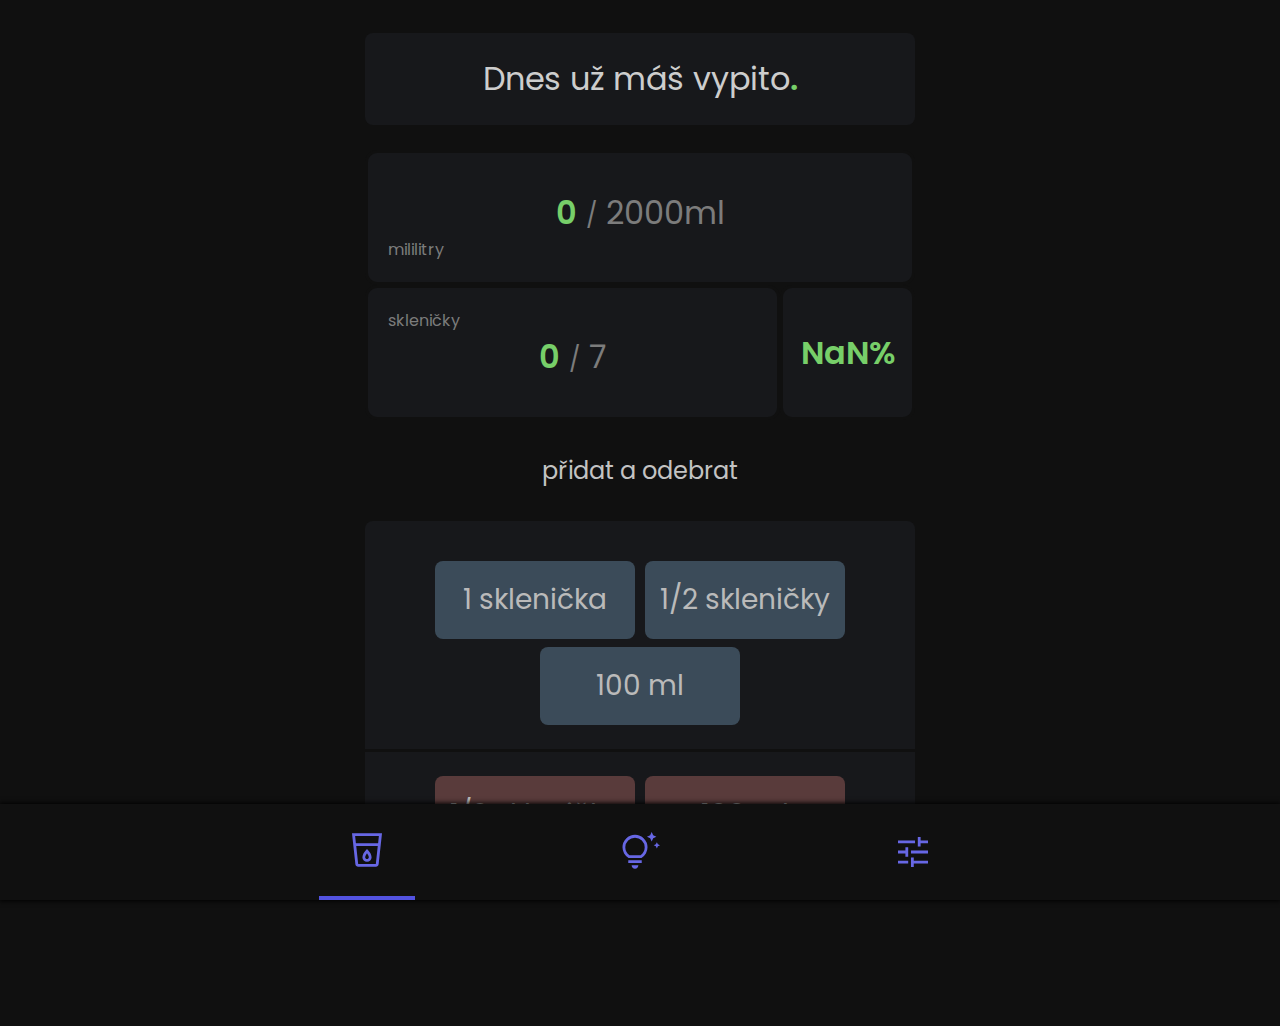
==== index.html @ 7a0e9d7b "Add files via upload" ====
<!DOCTYPE html>
<html lang="en">

<head>
    <link rel="stylesheet"
        href="https://fonts.googleapis.com/css2?family=Material+Symbols+Outlined:opsz,wght,FILL,GRAD@20..48,100..700,0..1,-50..200" />
    <meta charset="UTF-8">
    <meta http-equiv="X-UA-Compatible" content="IE=edge">
    <meta name="viewport" content="width=device-width, initial-scale=1.0">
    <title>Drinko 3</title>
    <link rel="stylesheet" href="style.css">
    <link rel="stylesheet" href="colors.css">
    <script src="firit.js"></script>
    <script src="script.js"></script>
</head>

<body class="color1_0">
    <div class="centered" id="popup"></div>


    <div class="navbar">
        <div class="cont">
            <!-- hlavni -->

            <div class="elem selected">
                <span class="material-symbols-outlined">
                    local_drink
                </span>
            </div>

            <!-- tipy -->
            <div class="elem" onclick="window.location.replace('./tips.html')">
                <span class="material-symbols-outlined">
                    tips_and_updates
                </span>
            </div>

            <!-- nastavit -->
            <div class="elem" onclick="window.location.replace('./settings.html')">
                <span class="material-symbols-outlined">
                    tune
                </span>
            </div>
        </div>
    </div>



    <div class="text-center max-w-full title">

    </div>
    <br>
    <div class="cont">
        <div class="color1_1 content-center text-center podcont podcontanouc">
            <span class="zbyva" id="voda-ted__">Zbývá ti ješte <span id="voda-ted_" class="zbyva_ bc">8</span> sklenic
                vody!
        </div>
    </div>
    <br>
    <div class="cont nobg">
        <div class="color1_1 content-center text-center podcont podcontdata nobg">
            <div class="containerdata">
                <div class="d2 dv">
                    <span id="voda-ted" class="vyzn bc">0</span>
                    <span class="lomitko">/</span>
                    <span id="voda-goal" class="popis">2000</span>
                    <span class="malym">mililitry</span>
                </div>
            </div>

            <div class="containerdata">
                <div class="d1 d3 dv">
                    <span class="malym">skleničky</span>
                    <span id="voda-ted2" class="vyzn bc">1,4</span>
                    <span class="lomitko">/</span>
                    <span id="voda-goal2" class="popis">2</span>
                </div>
                <div class="d1 d4 dv procentad">
                    <span id="voda-ted3" class="vyzn bc">0</span>
                </div>
            </div>

        </div>
    </div>
    <br>

    <div class="container text-center max-w-full title" style="
    ">
        přidat a odebrat
    </div>
    <br>
    <div class="cont">
        <div class="color1_1 cont podcont podcontadd">
            <button class="color1_2 add-sklenicka" onclick="addWater('cup', 1)">
                1 sklenička
            </button>
            <button class="color1_2  add-sklenicka" onclick="addWater('cup', 0.5)">
                1/2 skleničky
            </button>
            <button class="color1_2 add-sklenicka" onclick="addWater(100, 1)">
                100 ml
            </button>
            <span class="rozdelovac2"></span>
            <button class="color1_3 add-sklenicka" onclick="addWater('cup', -0.5)">
                1/2 skleničky
            </button>
            <button class="color1_3 add-sklenicka" onclick="addWater(100, -1)">
                100 ml
            </button>
            <p style="height: 8px;"></p>
        </div>
    </div>

    
</body>

</html>
---- style.css ----
@import url('https://fonts.googleapis.com/css2?family=Poppins:ital,wght@0,300;0,400;1,400;1,600&display=swap');

:root {
    --scheme: rgb(119, 207, 105);
    --navbar-bg: #101010;
}

* {
    box-sizing: border-box;
    font-family: 'Poppins', sans-serif;
}

body {
    margin: 0;
    padding: 0;
    margin-bottom: 8rem;
}

.panel {
    padding: 2px;
    font-weight: 600;
}

.panel-title {
    font-size: 32px;
    margin-left: 16px;
}

.add-sklenicka {
    margin: 4px 3px;
    width: 95%;
    max-width: 200px;
    color: #bababa;
    display: inline-block;
    border-radius: 8px;
    font-size: 28px;
    transition: 250ms;
    padding: 18px 0;
}

.add-sklenicka:hover {
    color: #FFF;
}

.goal-input {
    background: transparent;
    border-bottom: 4px hsl(208, 20%, 29%) solid;
    border-radius: 0px;
    padding: 4px 18px;
    color: #fff;
    transition: 250ms;
}


.goal-input:hover {
    border-bottom: 4px hsl(208, 60%, 29%) solid;
}


.goal-tlacitko {
    border-radius: 8px;
    padding: 18px 0;
    color: #fff;
    transition: 250ms;
}



.goal-tlacitko:hover {
    background: hsl(208, 60%, 29%);
}




.title2 {
    display: inline-block;
    color: rgb(179, 136, 136);
    rotate: -5deg;
    font-weight: 600;
}

.rozdelovac2 {
    display: block;
    width: 100%;
    background: #101010;
    height: 3px;
    margin-top: 20px;
    margin-bottom: 20px;
}

.title {
    font-size: 24px;
    margin: 8px 0;
    color: #c3c3c3;
}

.zbyva {
    user-select: none;
    font-size: 32px;
    position: relative;
    color: rgb(205, 205, 205);
}


.vyzn {

    font-weight: 600;
    font-style: normal;

}

.zbyva_ {
    color: var(--scheme);
    padding: 0px 0;
    font-style: normal;
    font-weight: 600;
}

.popis {
    color: #7c7c7c;
    font-size: 38px;
}

.lomitko {
    color: #7c7c7c;
    user-select: none;
    vertical-align: middle;
    font-size: 24px;
}

.bc {
    color: var(--scheme)
}


.navbar {
    position: fixed;
    bottom: 0;
    width: 100vw;
    box-shadow: #000 0px 0px 5px 1px;
    background: var(--navbar-bg);
    /*#17181b*/
    color: #fefeff;
    font-size: 24px;
}

.navbar .cont {
    display: grid;
    text-align: center;

    grid-template-columns: repeat(3, 1fr);
    grid-template-rows: repeat(1, 1fr);

    width: 100vw;
    padding: 0px;
}

.navbar .cont .elem {
    cursor: pointer;
    text-align: center;
    align-items: center;
    display: inline-flex;
    justify-content: center;
    width: max-content;
    width: 6rem;
    height: 6rem;
    margin-left: 12px;
    margin-right: 12px;
    user-select: none;
    transition: 250ms;
}

.selected {
    border-bottom: hsl(240, 70%, 60%) 4px solid;
}

.navbar .cont .elem .material-symbols-outlined {
    font-size: 40px;
    color: hsl(240, 70%, 65%);
    transition: 250ms;
}

.navbar .cont .elem:hover>.material-symbols-outlined {
    color: hsl(240, 70%, 80%);
}

.navbar .cont .elem:nth-child(1) {
    justify-self: end;
}

.navbar .cont .elem:nth-child(2) {
    justify-self: center;
}

.navbar .cont .elem:nth-child(3) {
    justify-self: start;
}

.dv {
    padding: 20px;
    padding-top: 36px;
    display: inline-block;
    background: #17181b;
    border: #101010 3px solid;
    border-radius: 12px;
}

.dv * {
    display: inline;
}


.d2 {
    width: 100%;
}

.d3 {
    width: 100%;
    padding: 20px;
    padding-bottom: 36px;
}

.d4 {
    width: 100%;
    padding-top: 20px;
    max-width: 135px;
    display: inline-flex;
    justify-content: center;
    align-items: center;
}


.containerdata:nth-child(2) {
    justify-content: center;
    display: flex;
    width: 100%;
}

/*  CONTAINERS  */

.input {
    font-size: 20px;
    width: 200px;
}

.cont {
    width: 100%;
    text-align: center;
}

.podcont {
    width: 85%;
    border-radius: 8px;
    display: inline-block;
    max-width: 550px;
}

.podcontdata {
    color: #bababa;
    font-size: 32px;
    display: inline-block;
}

.popis {
    font-size: 32px;
}

.podcontanouc {
    color: #bababa;
    padding: 22px;
}

.podcontadd {

    padding-top: 36px;
}

.settlacitko {
    font-size: 23px;
    width: 200px;
}

.nastaveni-form {
    padding-top: 1.5rem;
    padding-bottom: 2rem;
    margin-bottom: 1rem;
}


.nobg {
    background: transparent !important;
}


.malym {
    user-select: none;
    font-size: 16px;
    display: block;
    text-align: start;
    color: #7c7c7c;
}

.malym2 {
    font-style: italic;
    user-select: none;
    font-size: 16px;
    display: block;
    text-align: center;
    color: #7c7c7c;
}

.centered {
    z-index: 2;
    font-size: 28px;
    display: block;
    width: 100%;
    text-align: center;
    position: fixed;
    top: 1rem;
}

.popup .material-symbols-outlined {
    color: rgb(0, 0, 0);
    cursor: pointer;
    font-size: 32px;
}

.popup {
    left: 0;
    text-align: start;
    color: #fff;
    background: #6b6a6a;
    width: 95%;
    border-radius: 8px;
    display: inline-flex;
}

.popup .maintext {
    margin: 10px;
}



/* nastaveni */

.podconttexty {
    display: inline-block;
    padding-top: 36px;
    padding-bottom: 24px;
}

.vlc {
    width: 100%;
    display: inline-block;
    text-align: end;
}

.mlc {
    width: 100%;
    display: inline-block;
    text-align: start;
}

.ct {
    margin-left: 12px;
    display: block;
    text-align: start;
    color: var(--scheme);
    font-weight: 600;

}
.jednotka {
    font-weight: 400;
}

.hd {
    letter-spacing: 3px;
    font-size: 24px;
    font-weight: 600;
}


.radek2 {
    justify-content: right;
    display: flex;
    font-size: 20px;
    width: 100%;
    color: rgb(255, 255, 255);
    margin-bottom: 12px;
}

tecka {
    user-select: none;
    display: inline-block;
    margin-right: 6px;
    height: 100%;
    color: darkblue;
}
---- colors.css ----
body {
    background: #000;
}
*,
::after,
::before {
    box-sizing: border-box
}

button {
    cursor: pointer;
    font-weight: 400;
}

b,
strong {
    font-weight: bold
}


table {
    text-indent: 0;
    border-color: inherit
}





*,
::after,
::before {
    box-sizing: border-box;
    border-width: 0;
    border-style: solid;
    border-color: currentColor
}


.color1_0 {
    background: #101010;
}

.color1_1 {
    background: #17181b;
}

.color1_2 {
    background: hsl(208, 20%, 29%);
}


.color1_3 {
    background: hsl(0, 20%, 29%);
}



.block {
    display:block;
}

.items-center {
    align-items: center;
}
.justify-center {
    justify-content: center;
}
.text-center {
    text-align: center;
}
.max-w-full {
    width: 100%;
}
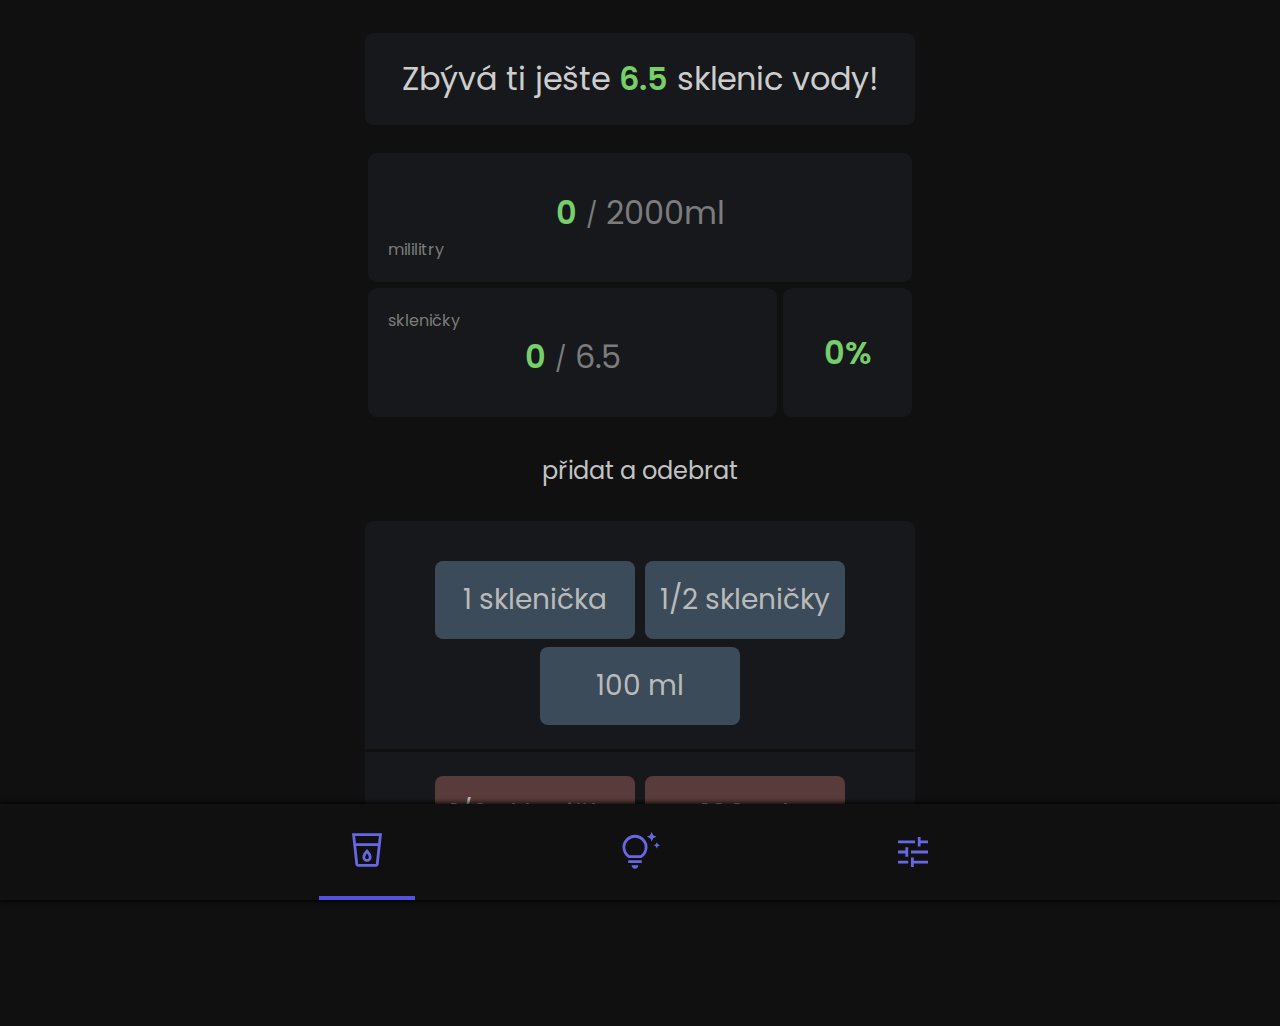
==== commit 3ca979d2: "More readable code" ====
--- a/index.html
+++ b/index.html
@@ -18,31 +18,6 @@
     <div class="centered" id="popup"></div>
 
 
-    <div class="navbar">
-        <div class="cont">
-            <!-- hlavni -->
-
-            <div class="elem selected">
-                <span class="material-symbols-outlined">
-                    local_drink
-                </span>
-            </div>
-
-            <!-- tipy -->
-            <div class="elem" onclick="window.location.replace('./tips.html')">
-                <span class="material-symbols-outlined">
-                    tips_and_updates
-                </span>
-            </div>
-
-            <!-- nastavit -->
-            <div class="elem" onclick="window.location.replace('./settings.html')">
-                <span class="material-symbols-outlined">
-                    tune
-                </span>
-            </div>
-        </div>
-    </div>
 
 
 
@@ -84,8 +59,7 @@
     </div>
     <br>
 
-    <div class="container text-center max-w-full title" style="
-    ">
+    <div class="container text-center max-w-full title">
         přidat a odebrat
     </div>
     <br>
@@ -111,7 +85,32 @@
         </div>
     </div>
 
-    
+    <div class="navbar">
+        <div class="cont">
+            <!-- hlavni -->
+
+            <div class="elem selected">
+                <span class="material-symbols-outlined">
+                    local_drink
+                </span>
+            </div>
+
+            <!-- tipy -->
+            <div class="elem" onclick="window.location.replace('./tips.html')">
+                <span class="material-symbols-outlined">
+                    tips_and_updates
+                </span>
+            </div>
+
+            <!-- nastavit -->
+            <div class="elem" onclick="window.location.replace('./settings.html')">
+                <span class="material-symbols-outlined">
+                    tune
+                </span>
+            </div>
+        </div>
+    </div>
+
 </body>
 
 </html>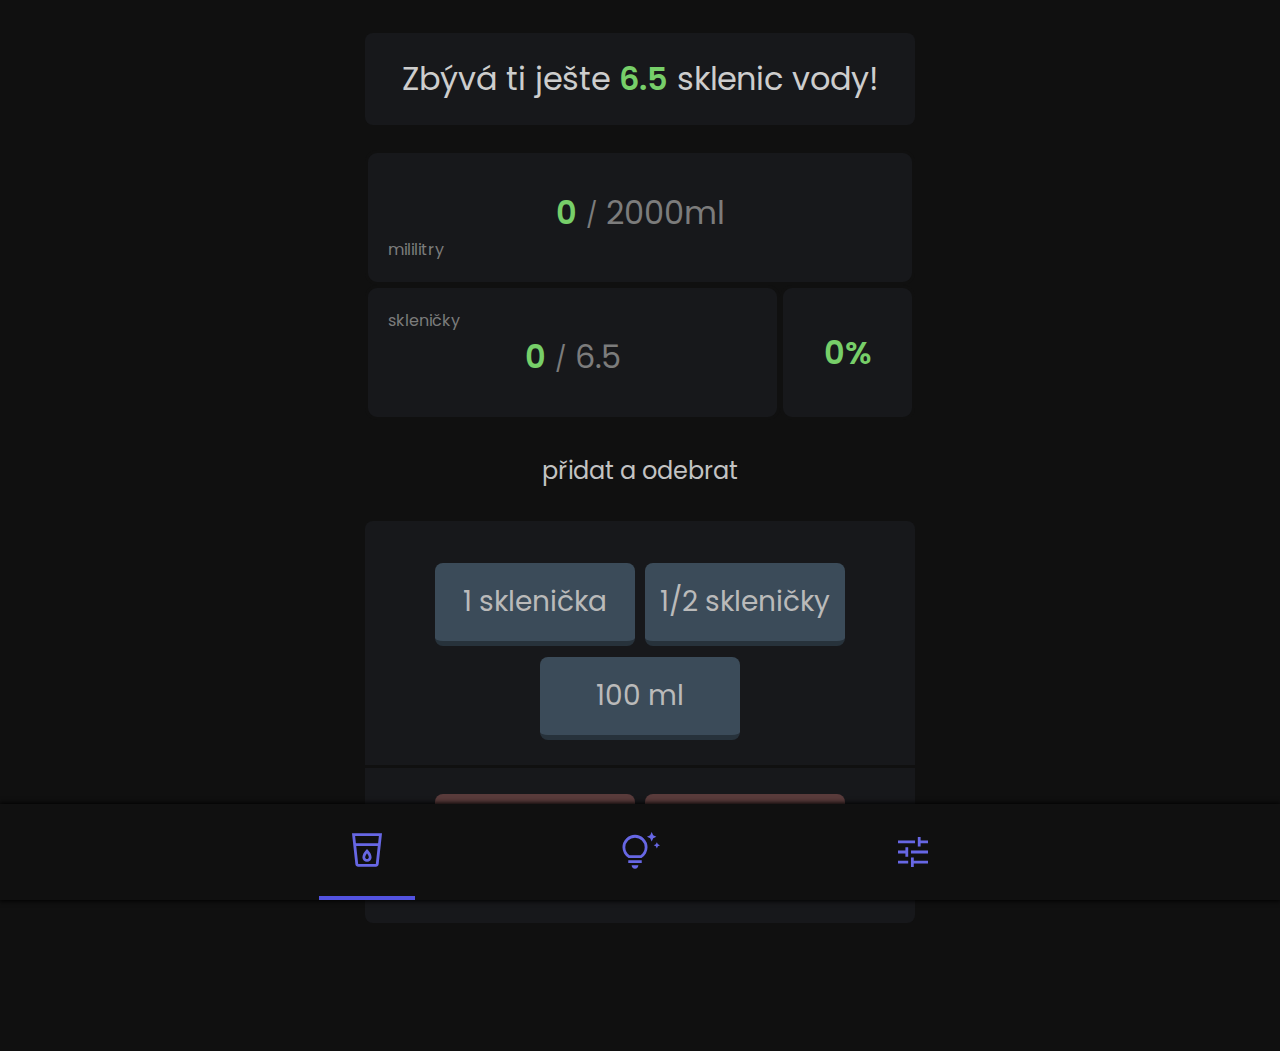
==== commit 90ea7f31: "Added favicon" ====
--- a/index.html
+++ b/index.html
@@ -11,6 +11,7 @@
     <link rel="stylesheet" href="style.css">
     <link rel="stylesheet" href="colors.css">
     <script src="firit.js"></script>
+    <link rel="shortcut icon" href="icon.svg" type="image/x-icon">    
     <script src="script.js"></script>
 </head>
 
@@ -113,4 +114,4 @@
 
 </body>
 
-</html>+</html>
--- a/style.css
+++ b/style.css
@@ -27,7 +27,8 @@
 }
 
 .add-sklenicka {
-    margin: 4px 3px;
+    --bottom-size: 0.2em;
+    margin: var(--bottom-size) 3px;
     width: 95%;
     max-width: 200px;
     color: #bababa;
@@ -36,6 +37,22 @@
     font-size: 28px;
     transition: 250ms;
     padding: 18px 0;
+    border-bottom: #0005 var(--bottom-size) solid;
+    top: 0;
+    position: relative;
+}
+
+.add-sklenicka:active {
+    animation: addSklenickaClick 200s forwards normal;
+}
+
+@keyframes addSklenickaClick {
+    from {
+        border-bottom-color: #0000;
+        top: var(--bottom-size);
+    }
+
+    to { }
 }
 
 .add-sklenicka:hover {
@@ -52,7 +69,8 @@
 }
 
 
-.goal-input:hover {
+.goal-input:focus-visible {
+    outline: none;
     border-bottom: 4px hsl(208, 60%, 29%) solid;
 }
 
@@ -272,7 +290,7 @@
 }
 
 .podcontadd {
-
+    position: relative;
     padding-top: 36px;
 }
 
@@ -396,4 +414,17 @@
     margin-right: 6px;
     height: 100%;
     color: darkblue;
+}
+
+.tips h1 {
+    margin-top: 0;
+}
+
+.tips code {
+    position: relative;
+    background: #333;
+    color: #eee;
+    font-family: monospace;
+    padding: 0.2em 0.5em;
+    border-radius: 0.25em;
 }